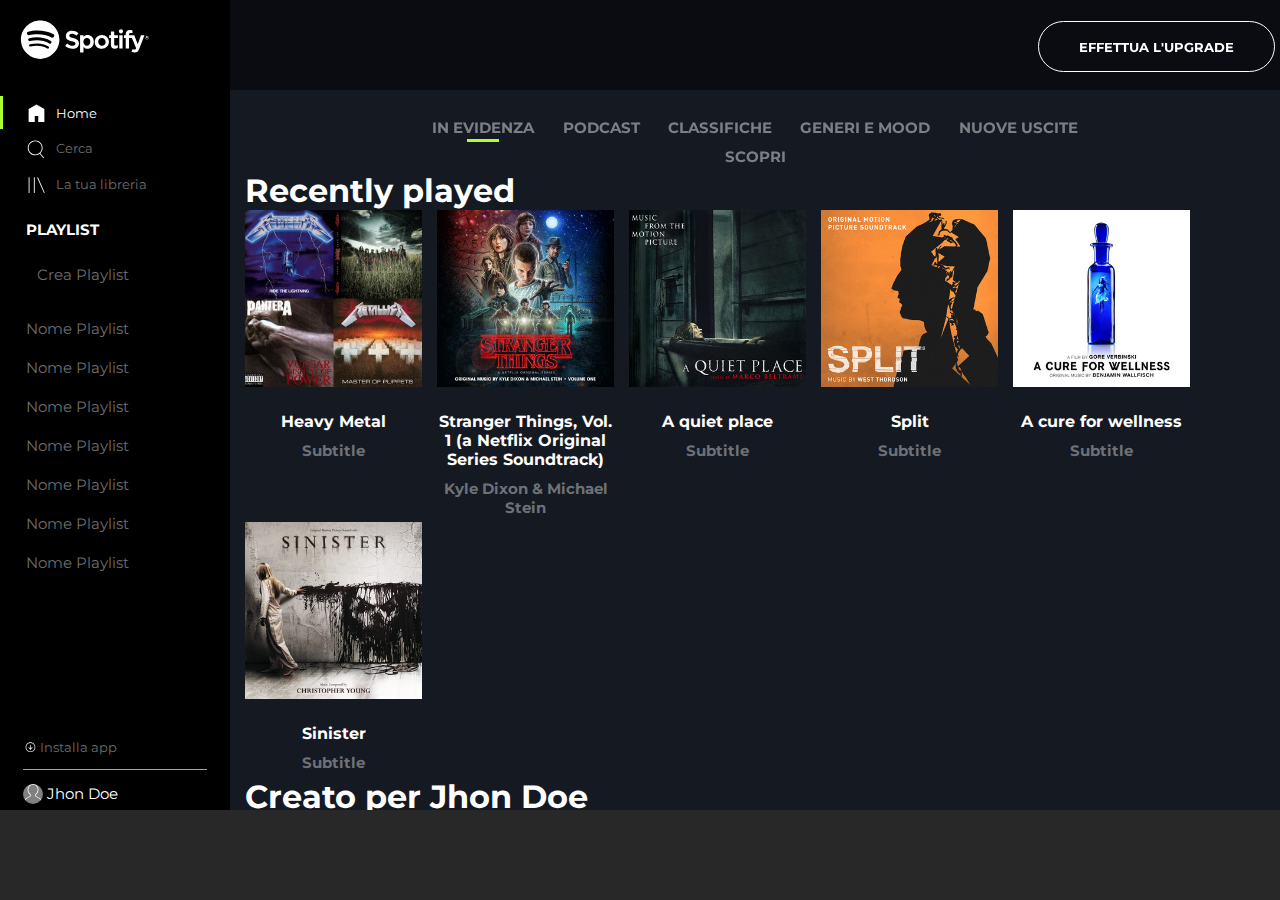
==== index.html @ 076d9843 "started content" ====
<!DOCTYPE html>
<html lang="en">
<head>
  <meta charset="UTF-8">
  <meta http-equiv="X-UA-Compatible" content="IE=edge">
  <meta name="viewport" content="width=device-width, initial-scale=1.0">
  <link rel="stylesheet" href="css/style.css">
  <link rel="preconnect" href="https://fonts.googleapis.com">
  <link rel="preconnect" href="https://fonts.gstatic.com" crossorigin>
  <link href="https://fonts.googleapis.com/css2?family=Montserrat:wght@200;300;400;500;600;700;800;900&display=swap" rel="stylesheet"> 
  <link rel="stylesheet" href="https://cdnjs.cloudflare.com/ajax/libs/font-awesome/5.1.1/css/all.min.css" integrity="sha512-ioRJH7yXnyX+7fXTQEKPULWkMn3CqMcapK0NNtCN8q//sW7ZeVFcbMJ9RvX99TwDg6P8rAH2IqUSt2TLab4Xmw==" crossorigin="anonymous" referrerpolicy="no-referrer" />
  <title>Spotify Web</title>
</head>
<body>

  <div class="wrapper">

    <!-- HEADER -->
    <header>

      <div class="logo">
        <img src="img/logo.svg" alt="Spotify">
      </div>

      <section class="button-box">
        <div class="btn header"><a href="#"><span>Effettua l'Upgrade</span></a></div>
      </section>
      
    </header>
    <!-- /HEADER -->

    <!-- MAIN -->
    <main class="clearfix">

      <aside>
        <section class="aside-start">
          <!-- nav -->
          <nav>
            <ul>

              <li><a href="#" class="active"><img src="img/home.svg" alt="Home"><span>Home</span></a></li>

              <li><a href="#"><img src="img/search.svg" alt="Cerca"><span>Cerca</span></a></li>

              <li><a href="#"><img src="img/libreria.svg" alt="Libreria"><span>La tua libreria</span></a></li>

            </ul>
          </nav>
          <!-- /nav -->

          <!-- playlist -->
          <div class="playlist">
            <div class="playlist-top">
              <h4>Playlist</h4>
              <a href="#">
                <i class="fas fa-plus-square"></i>
                <span>Crea Playlist</span>
              </a>
            </div>

            <div class="playlist-list">
              <ul>
                <li><a href="#"><span>Nome Playlist</span></a></li>
                <li><a href="#"><span>Nome Playlist</span></a></li>
                <li><a href="#"><span>Nome Playlist</span></a></li>
                <li><a href="#"><span>Nome Playlist</span></a></li>
                <li><a href="#"><span>Nome Playlist</span></a></li>
                <li><a href="#"><span>Nome Playlist</span></a></li>
                <li><a href="#"><span>Nome Playlist</span></a></li>
              </ul>
            </div>
          </div>
          <!-- /playlist -->
        </section>

        <!-- aside-foot -->
        <section class="aside-foot">
          <div class="install">
            <a href="#">
              <img src="img/download.svg" alt="Install">
              <span>Installa app</span>
            </a>
          </div>

          <div class="line"></div>

          <div class="user">
            <a href="#">
              <img src="img/profile.svg" alt="Install">
              <span>Jhon Doe</span>
            </a>
          </div>


        </section>
        <!-- /aside foot -->

      </aside>

      <section class="library">

        <!-- lib-menu -->
        <div class="lib-menu">
          <ul>
            
            <li>
              <a href="#"><span>in evidenza</span><div class="underscore active"></div></a>
            </li>
            <li>
              <a href="#"><span>podcast</span><div class="underscore"></div></a>
            </li>
            <li>
              <a href="#"><span>classifiche</span><div class="underscore"></div></a>
            </li>
            <li>
              <a href="#"><span>generi e mood</span><div class="underscore"></div></a>
            </li>
            <li>
              <a href="#"><span>nuove uscite</span><div class="underscore"></div></a>
            </li>
            <li>
              <a href="#"><span>scopri</span><div class="underscore"></div></a>
            </li>

          </ul>
        </div>
        <!-- /lib-menu -->

        <!-- content -->
        <div class="content">

          <!-- recently played -->
          <div class="recently">
            <h1>Recently played</h1>
            <div class="row-sq">

              <div class="sq">
                <div class="cover">
                  <div class="play"><i class="far fa-play-circle"></i></div>
                  <img src="img/metal_lifting.jpg" alt="Heavy Metal">
                </div>

                <h4 class="title-sq">Heavy Metal</h4>
                <p class="subtitle artist">Subtitle</p>
              </div>

              <div class="sq">
                <div class="cover">
                  <div class="play"><i class="far fa-play-circle"></i></div>
                  <img src="img/stranger.jpeg" alt="Stranger Things">
                </div>

                <h4 class="title-sq">Stranger Things, Vol. 1 (a Netflix Original Series Soundtrack)</h4>
                <p class="subtitle artist">Kyle Dixon & Michael Stein</p>
              </div>

              <div class="sq">
                <div class="cover">
                  <div class="play"><i class="far fa-play-circle"></i></div>
                  <img src="img/aquietplace.jpeg" alt="A quiet place">
                </div>

                <h4 class="title-sq">A quiet place</h4>
                <p class="subtitle artist">Subtitle</p>
              </div>

              <div class="sq">
                <div class="cover">
                  <div class="play"><i class="far fa-play-circle"></i></div>
                  <img src="img/split.jpeg" alt="Split">
                </div>

                <h4 class="title-sq">Split</h4>
                <p class="subtitle artist">Subtitle</p>
              </div>

              <div class="sq">
                <div class="cover">
                  <div class="play"><i class="far fa-play-circle"></i></div>
                  <img src="img/cure.jpeg" alt="A cure for wellness">
                </div>

                <h4 class="title-sq">A cure for wellness</h4>
                <p class="subtitle artist">Subtitle</p>
              </div>

              <div class="sq">
                <div class="cover">
                  <div class="play"><i class="far fa-play-circle"></i></div>
                  <img src="img/sinister.jpeg" alt="Sinister">
                </div>

                <h4 class="title-sq">Sinister</h4>
                <p class="subtitle artist">Subtitle</p>
              </div>

            </div>
          </div>
          <!-- /recently played -->

          <!-- created for you -->
          <div class="created">
            <h1>Creato per Jhon Doe</h1>
            <p class="subtitle">Più ascolti, più accurati saranno i suggerimenti</p>
            <div class="row-sq">

              <div class="sq">
                <div class="cover">
                  <div class="play"><i class="far fa-play-circle"></i></div>
                  <img src="img/radar.jpeg" alt="Release Radar">
                </div>

                <h4 class="title-sq">Release Radar</h4>
              </div>

              <div class="sq">
                <div class="cover">
                  <div class="play"><i class="far fa-play-circle"></i></div>
                  <img src="img/mixdaily.jpeg" alt="Daily Mix 1">
                </div>

                <h4 class="title-sq">Daily Mix 1</h4>
              </div>

              <div class="sq">
                <div class="cover">
                  <div class="play"><i class="far fa-play-circle"></i></div>
                  <img src="img/mixdaily.jpeg" alt="Daily Mix 1">
                </div>

                <h4 class="title-sq">Daily Mix 1</h4>
              </div>

            </div>
          </div>
          <!-- /created for you -->

        </div>
        <!-- /content -->
        
        
      </section>

    </main>
    <!-- /MAIN -->

    <!-- FOOTER -->
    <footer>

    </footer>
    <!-- /FOOTER -->

  </div>
  
</body>
</html>
---- css/style.css ----
*{
  margin: 0;
  padding: 0;
  box-sizing: border-box;
}

body{
  font-family: 'Montserrat', sans-serif;
}

.clearfix::after{
  content: "";
  display: table;
  clear: both;
}


.wrapper{
  height: 100vh;
  width: 100%;
}

/* BUTTON */

.btn a{
  border: 1px solid white;
  border-radius: 50px;
  padding: 15px 40px;
  text-decoration: none;
}

.btn a span{
  font-size: 13px;
  font-weight: bolder;
  color: white;
  text-transform: uppercase;
}

/* HEADER */

header{
  position: fixed;
  height: 90px;
  width: 100%;
  display: flex;
  justify-content: space-between;
  padding: 20px 5px 0 20px;
  background-color: rgba(0, 0, 0, .5);
}

header .logo{
  width: 130px;
}

.button-box{
  margin-top: 17px;
}

/* MAIN */

main{
  height: calc(100% - 90px);
}

aside{
  float: left;
  background-color: black;
  width: 230px;
  height: 100%;
  padding-top: 96px;
  min-height: 543px;
  overflow: hidden;
}

aside a{
  text-decoration: none;
}

aside a span{
  color: #6d6d6d;
}

aside a:hover > i, aside a:hover > span{
  color: white;
}

aside .aside-start{
  height: calc(100% - 73px);
  overflow: hidden;
}


aside nav a span{
  font-size: 13px;
}

aside nav ul li{
  padding: 7px 0;
}

aside nav ul li:last-of-type{
  padding: 7px 0 25px 0;
}

aside nav ul li a{
  padding: 7px 23px;
  border-left: 3px solid transparent;
}

aside nav ul li .active{
  padding: 7px 23px;
  border-left: 3px solid #adff2f;
}

aside nav ul li .active span{
  color: white;
}


aside nav a img{
  width: 21px;
  vertical-align: middle;
  margin-right: 9px;
}

/* playlist */

.playlist{
  margin-left: 26px;
  font-size: 15px;
}
.playlist-top h4{
  color: white;
  text-transform: uppercase;
  margin-bottom: 15px;
}

.playlist-top i{
  color: #a3a3a3;
  font-size: 37px;
  vertical-align: middle;
  margin-right: 11px;
}

.playlist-list{
  max-height: 38vh;
  overflow: auto;
}

.playlist-list ul{
  list-style: none;
}

.playlist-list ul li{
  padding-top: 20px;
}

/* aside foot */

.aside-foot{
  background-color: black;
  height: 73px;
  width: 100%;
  padding: 0 23px;
}

.aside-foot .install span{
  font-size: 13px;
}

.aside-foot .install img{
  width: 13px;
  vertical-align: middle;
}

.line{
  height: 1px;
  width: 100%;
  background-color: #a3a3a3;
  margin: 13px 0;
}

.aside-foot .user span{
  font-size: 15px;
  color: white;
  vertical-align: middle;
}

.aside-foot .user img{
  width: 20px;
  height: 20px;
  background-color: #808080;
  border-radius: 50%;
  vertical-align: middle;
}



/* libary */

.library{
  float: left;
  width: calc(100% - 230px);
  height: 100%;
  background-color: #141922;
  min-height: 543px;
  overflow: auto;
  color: white;
  padding-top: 113px;
}

.library .lib-menu{
  width: 65%;
  margin: 0 auto;
}

.lib-menu ul{
  display: flex;
  justify-content: space-evenly;
  align-content: center;
  flex-wrap: wrap;
  list-style: none;
}

.lib-menu ul li{
  position: relative;
  font-size: 15px;
  font-weight: bolder;
  text-transform: uppercase;
  margin: 5px 10px;
}

.lib-menu ul li a{
  color: #7d7f84;
  text-decoration: none;
}

.lib-menu ul li a:hover{
  color: white;
}

.lib-menu ul li .underscore{
  position: absolute;
  top: 110%;
  bottom:0;
  left: 50%;
  transform: translate(-50%, 0);
  width: 32px;
  border-bottom: 3px solid transparent;
}

.lib-menu ul li .underscore.active{
  border-bottom: 3px solid #adff2f;
}



/* content */
.content{
  margin: 0 15px;
}

.subtitle{
  font-size: 15px;
  font-weight: bold;
  color: #6e7176;
}
.row-sq{
  display: flex;
  justify-content: flex-start;
  flex-wrap: wrap;
}

.sq{
  width: 177px;
  margin-right: 15px;
}



.sq img{
  height: 177px;
  width: 177px;
  margin-bottom: 20px;
}

.sq:hover{
  cursor: pointer;
}

.cover:hover > .play{
  visibility: visible;
}

.cover{
  width: 177px;
  height: 177px;
  position: relative;
  margin-bottom: 20px;
}

.play{
  display: flex;
  justify-content: center;
  align-items: center;
  position: absolute;
  top: 0;
  left: 0;
  height: 100%;
  width: 100%;
  background-color: rgba(0, 0, 0, .5);
  visibility: hidden;
  font-size: 50px;
}

.title-sq, .artist{
  text-align: center;
  padding: 5px 0;
}
/* FOOTER */

footer{
  background-color: #282828;
  height: 90px;
  width: 100%;
}
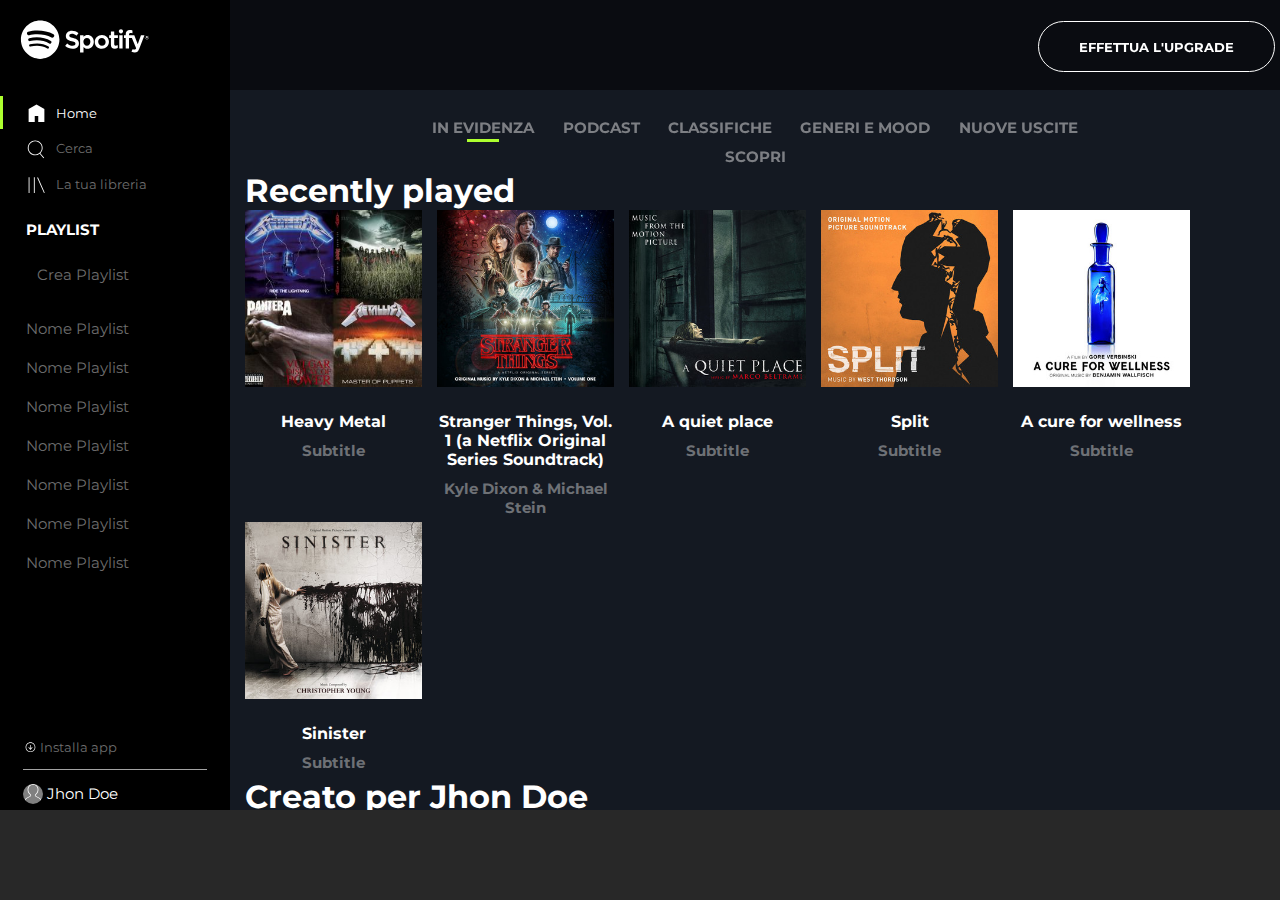
==== commit b594c1db: "fix artist" ====
--- a/index.html
+++ b/index.html
@@ -235,6 +235,34 @@
           </div>
           <!-- /created for you -->
 
+          <!-- popular artist -->
+          <div class="created">
+            <h1>Artisti più popolari</h1>
+            <p class="subtitle">Più ascolti, più accurati saranno i suggerimenti</p>
+            <div class="row-sq">
+
+              <div class="sq">
+                <div class="cover artist">
+                  <div class="play"><i class="far fa-play-circle"></i></div>
+                  <img src="img/youg.jpeg" alt="Lana Del Rey">
+                </div>
+
+                <h4 class="title-sq">Lana Del Rey</h4>
+              </div>
+
+              <div class="sq">
+                <div class="cover artist">
+                  <div class="play"><i class="far fa-play-circle"></i></div>
+                  <img src="img/einaudi.jpeg" alt="Einaudi">
+                </div>
+
+                <h4 class="title-sq">Einaudi</h4>
+              </div>
+
+            </div>
+          </div>
+          <!-- /popular artist -->
+
         </div>
         <!-- /content -->
         
--- a/css/style.css
+++ b/css/style.css
@@ -299,6 +299,19 @@
   margin-bottom: 20px;
 }
 
+.cover.artist{
+  position: relative;
+}
+
+.cover.artist img{
+  border-radius: 50%;
+}
+
+.cover.artist .play{
+  border-radius: 50%;
+  top: 5px;
+}
+
 .play{
   display: flex;
   justify-content: center;
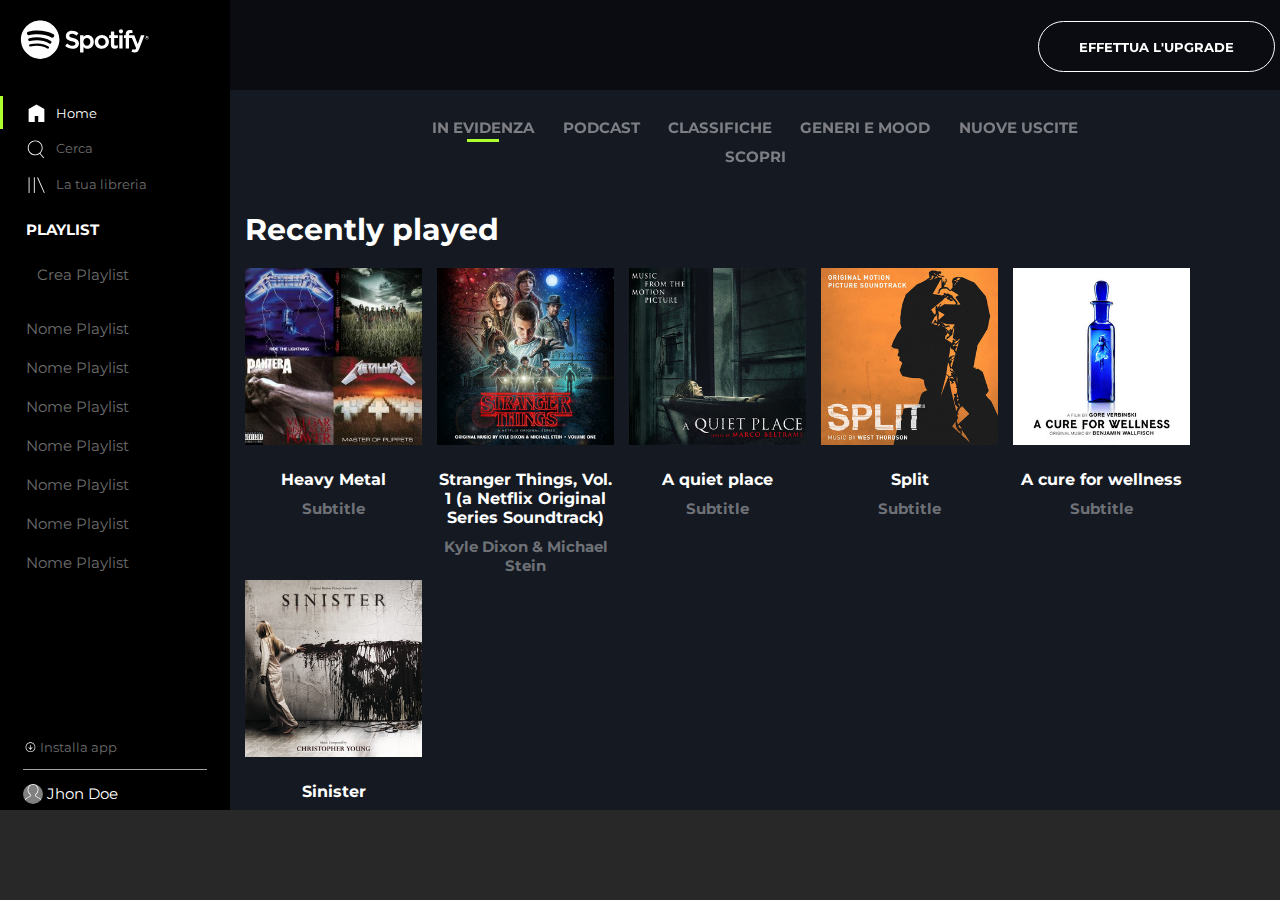
==== commit 8391e1f1: "fix main" ====
--- a/index.html
+++ b/index.html
@@ -131,7 +131,7 @@
 
           <!-- recently played -->
           <div class="recently">
-            <h1>Recently played</h1>
+            <p class="title">Recently played</p>
             <div class="row-sq">
 
               <div class="sq">
@@ -200,7 +200,7 @@
 
           <!-- created for you -->
           <div class="created">
-            <h1>Creato per Jhon Doe</h1>
+            <p class="title">Creato per Jhon Doe</p>
             <p class="subtitle">Più ascolti, più accurati saranno i suggerimenti</p>
             <div class="row-sq">
 
@@ -237,7 +237,7 @@
 
           <!-- popular artist -->
           <div class="created">
-            <h1>Artisti più popolari</h1>
+            <p class="title">Artisti più popolari</p>
             <p class="subtitle">Più ascolti, più accurati saranno i suggerimenti</p>
             <div class="row-sq">
 
--- a/css/style.css
+++ b/css/style.css
@@ -257,7 +257,13 @@
 
 /* content */
 .content{
-  margin: 0 15px;
+  margin: 40px 15px;
+}
+
+.content .title{
+  font-size: 30px;
+  font-weight: bolder;
+  margin-bottom: 10px;
 }
 
 .subtitle{
@@ -269,6 +275,7 @@
   display: flex;
   justify-content: flex-start;
   flex-wrap: wrap;
+  margin: 20px 0;
 }
 
 .sq{
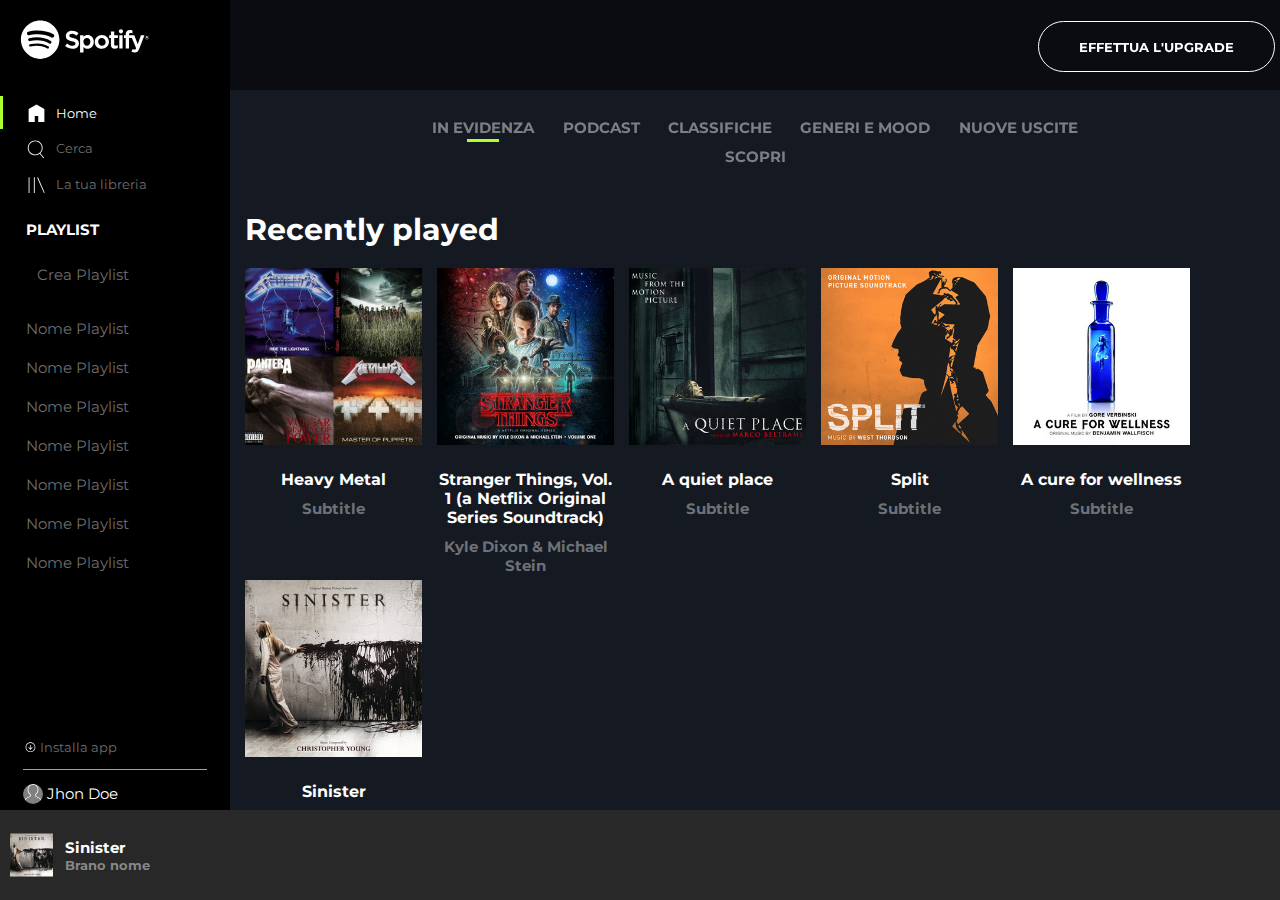
==== commit 1548a520: "footer started" ====
--- a/index.html
+++ b/index.html
@@ -274,6 +274,27 @@
 
     <!-- FOOTER -->
     <footer>
+      <section class="left-foot">
+        <div class="cover-play">
+          <img src="img/sinister.jpeg" alt="Sinister">
+        </div>
+        <div class="info-play">
+          <p class="title-play">Sinister</p>
+          <p class="artist-play">Brano nome</p>
+        </div>
+        <div class="icon-play">
+          <i class="far fa-heart"></i>
+          <i class="far fa-folder"></i>
+        </div>
+      </section>
+
+      <section class="middle-foot">
+        
+      </section>
+
+      <section class="right-foot">
+        
+      </section>
 
     </footer>
     <!-- /FOOTER -->
--- a/css/style.css
+++ b/css/style.css
@@ -337,10 +337,65 @@
   text-align: center;
   padding: 5px 0;
 }
+
 /* FOOTER */
 
 footer{
+  display: flex;
+  justify-content: space-between;
+  align-items: center;
   background-color: #282828;
   height: 90px;
   width: 100%;
-}+  padding: 0 10px;
+}
+
+.left-foot{
+  position: relative;
+  width: 210px;
+}
+
+.cover-play img{
+  width: 43px;
+  height: 43px;
+  vertical-align: middle;
+}
+
+.cover-play{
+  position: absolute;
+  top: 50%;
+  left: 0;
+  transform: translate(0, -50%);
+  margin-right: 13px;
+}
+
+.info-play{
+  position: absolute;
+  top: 50%;
+  left: 55px;
+  transform: translate(0, -50%);
+  font-weight: bolder;
+  vertical-align: middle;
+}
+
+.info-play .title-play{
+  font-size: 15px;
+  color: white;
+}
+.artist-play, .icon-play{
+  color: #878787;
+}
+
+.info-play .artist-play{
+  font-size: 13px;
+}
+
+.icon-play{
+  position: absolute;
+  top: 50%;
+  right: 0;
+  transform: translate(0, -50%);
+  font-size: 15px;
+  vertical-align: middle;
+}
+
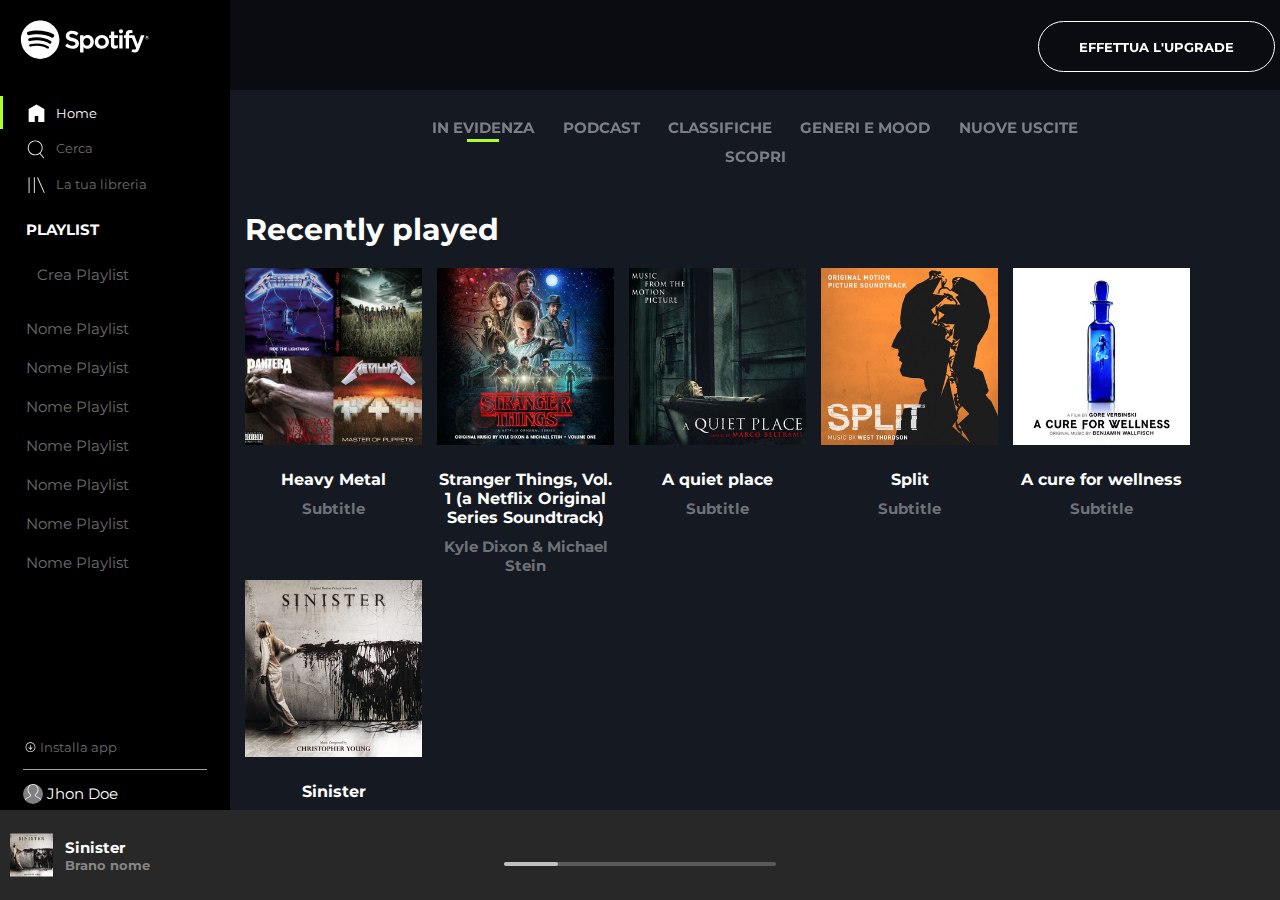
==== commit beda53cb: "player started" ====
--- a/index.html
+++ b/index.html
@@ -289,7 +289,22 @@
       </section>
 
       <section class="middle-foot">
-        
+        <div class="player">
+          <i class="fas fa-random"></i>
+          <i class="fas fa-step-backward"></i>
+          <i class="far fa-play-circle"></i>
+          <i class="fas fa-step-forward"></i>
+          <i class="fas fa-redo-alt"></i>
+        </div>
+
+        <div class="progress-bar">
+          <div class="bar">
+            <div class="progress"></div>
+            <div class="circle"></div>
+          </div>
+          <div class="time"></div>
+          <div class="duration"></div>
+        </div>
       </section>
 
       <section class="right-foot">
--- a/css/style.css
+++ b/css/style.css
@@ -350,6 +350,8 @@
   padding: 0 10px;
 }
 
+/* left foot */
+
 .left-foot{
   position: relative;
   width: 210px;
@@ -399,3 +401,77 @@
   vertical-align: middle;
 }
 
+/* middle foot */
+
+.middle-foot{
+  display: flex;
+  flex-direction: column;
+  justify-content: center;
+  align-items: center;
+  width: 60%;
+}
+
+.player{
+  display: flex;
+  justify-content: space-between;
+  align-items: center;
+  width: 190px;
+  color: white;
+}
+
+.player .fa-play-circle{
+  font-size: 25px;
+}
+
+.progress-bar{
+  width: 60%;
+  margin-top: 17px;
+}
+
+.bar{
+  position: relative;
+  width: 60%;
+  height: 4px;
+  background-color: #5a5a5a;
+  border-radius: 50px;
+  margin: 0 auto;
+  cursor: pointer;
+}
+
+.circle{
+  position: absolute;
+  top: 50%;
+  left: 20%;
+  transform: translate(0, -50%);
+  width: 5px;
+  height: 5px;
+  border-radius: 50%;
+  background-color: white;
+  visibility: hidden;
+}
+
+.progress{
+  position:absolute;
+  top: 0;
+  left: 0;
+  width: 20%;
+  height: 100%;
+  background-color: #c1c1c1;
+  border-radius: 50px;
+  margin: 0 auto;
+}
+
+.bar:hover > .progress{
+  background-color: #adff2f;
+}
+
+.bar:hover > .circle{
+  visibility: visible;
+}
+
+
+/* right foot */
+.right-foot{
+  width: 210px;
+}
+
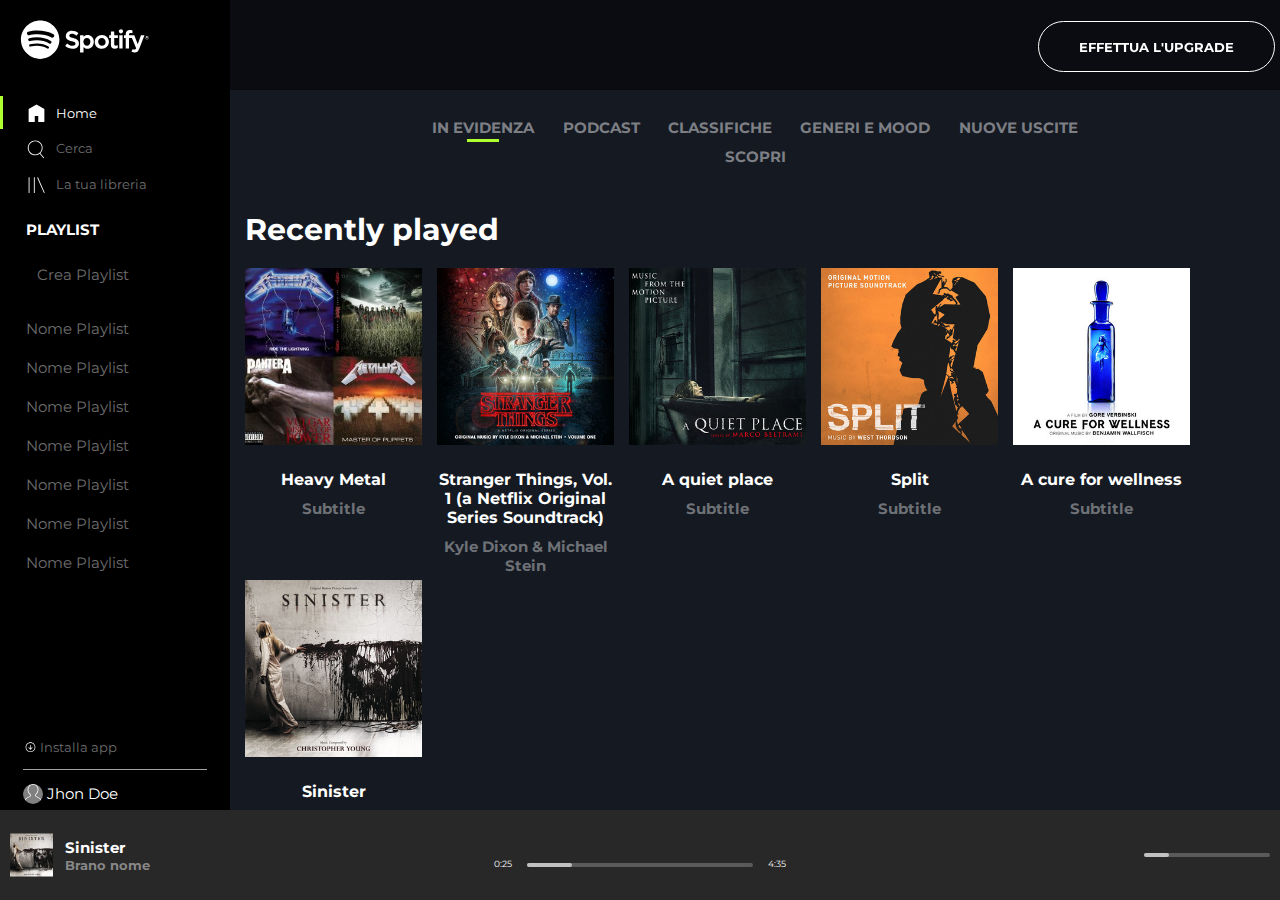
==== commit a1c86291: "fix footer" ====
--- a/index.html
+++ b/index.html
@@ -298,17 +298,31 @@
         </div>
 
         <div class="progress-bar">
+
+          <div class="time">
+            <span>0:25</span>
+          </div>
+
           <div class="bar">
             <div class="progress"></div>
             <div class="circle"></div>
           </div>
-          <div class="time"></div>
-          <div class="duration"></div>
+
+          <div class="duration">
+            <span>4:35</span>
+          </div>
+
         </div>
       </section>
 
       <section class="right-foot">
-        
+        <i class="fas fa-list"></i>
+        <i class="fas fa-desktop"></i>
+        <i class="fas fa-volume-up"></i>
+        <div class="bar">
+          <div class="progress"></div>
+          <div class="circle"></div>
+        </div>
       </section>
 
     </footer>
--- a/css/style.css
+++ b/css/style.css
@@ -46,6 +46,7 @@
   justify-content: space-between;
   padding: 20px 5px 0 20px;
   background-color: rgba(0, 0, 0, .5);
+  z-index: 900;
 }
 
 header .logo{
@@ -408,7 +409,7 @@
   flex-direction: column;
   justify-content: center;
   align-items: center;
-  width: 60%;
+  width: 50%;
 }
 
 .player{
@@ -424,6 +425,9 @@
 }
 
 .progress-bar{
+  display: flex;
+  justify-content: center;
+  align-items: baseline;
   width: 60%;
   margin-top: 17px;
 }
@@ -434,7 +438,7 @@
   height: 4px;
   background-color: #5a5a5a;
   border-radius: 50px;
-  margin: 0 auto;
+  margin: 0 15px;
   cursor: pointer;
 }
 
@@ -443,8 +447,8 @@
   top: 50%;
   left: 20%;
   transform: translate(0, -50%);
-  width: 5px;
-  height: 5px;
+  width: 8px;
+  height: 8px;
   border-radius: 50%;
   background-color: white;
   visibility: hidden;
@@ -469,9 +473,34 @@
   visibility: visible;
 }
 
+.time, .duration{
+  color: white;
+  font-size: 9px;
+}
+
+.time{
+}
+
+.duration{
+}
+
 
 /* right foot */
 .right-foot{
+  display: flex;
+  justify-content: flex-end;
+  align-items: center;
   width: 210px;
 }
 
+.right-foot i{
+  font-size: 15px;
+  padding-right: 15px;
+  color: white;
+}
+
+.right-foot .bar{
+  margin: 0;
+}
+
+
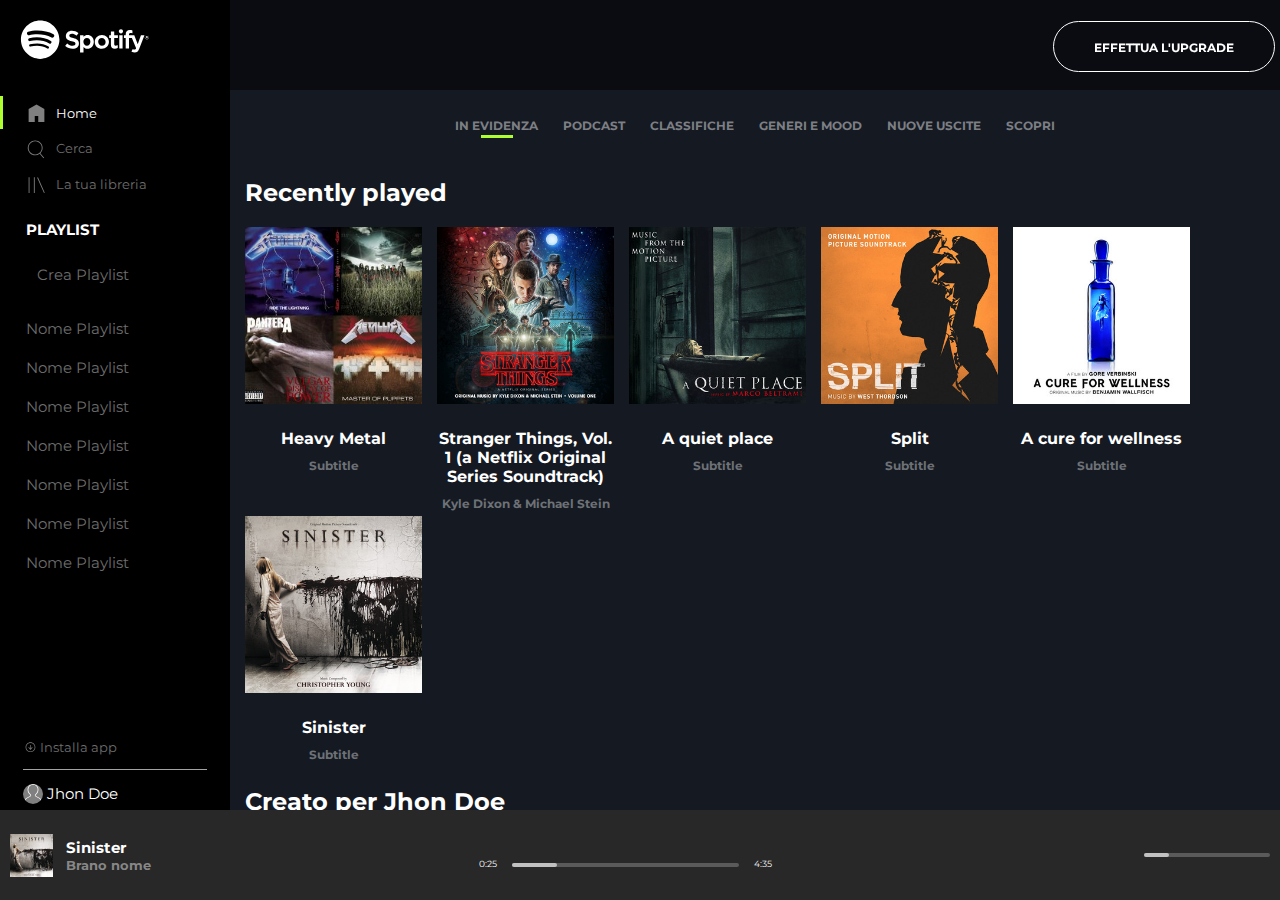
==== commit 139de93a: "fix responsive aside" ====
--- a/index.html
+++ b/index.html
@@ -19,7 +19,8 @@
     <header>
 
       <div class="logo">
-        <img src="img/logo.svg" alt="Spotify">
+        <img id="logo-desk" src="img/logo.svg" alt="Spotify">
+        <img id="logo-mobile" src="img/logo-small.svg" alt="Spotify">
       </div>
 
       <section class="button-box">
--- a/css/style.css
+++ b/css/style.css
@@ -30,7 +30,7 @@
 }
 
 .btn a span{
-  font-size: 13px;
+  font-size: 12px;
   font-weight: bolder;
   color: white;
   text-transform: uppercase;
@@ -49,8 +49,17 @@
   z-index: 900;
 }
 
-header .logo{
+header .logo #logo-desk{
   width: 130px;
+}
+
+header .logo #logo-mobile{
+  width: 30px;
+  visibility: hidden;
+}
+
+header .btn:hover{
+  transform: scale(1.1);
 }
 
 .button-box{
@@ -117,11 +126,19 @@
   color: white;
 }
 
-
 aside nav a img{
   width: 21px;
   vertical-align: middle;
   margin-right: 9px;
+  filter: brightness(50%);
+}
+
+.install img{
+  filter: brightness(50%);
+}
+
+aside a:hover > img{
+  filter: brightness(100%);
 }
 
 /* playlist */
@@ -217,7 +234,7 @@
 
 .lib-menu ul{
   display: flex;
-  justify-content: space-evenly;
+  justify-content: center;
   align-content: center;
   flex-wrap: wrap;
   list-style: none;
@@ -225,10 +242,14 @@
 
 .lib-menu ul li{
   position: relative;
-  font-size: 15px;
+  font-size: 12px;
   font-weight: bolder;
   text-transform: uppercase;
-  margin: 5px 10px;
+  margin: 5px 25px 5px 0;
+}
+
+.lib-menu ul li:last-of-type{
+  margin: 5px 0;
 }
 
 .lib-menu ul li a{
@@ -262,13 +283,13 @@
 }
 
 .content .title{
-  font-size: 30px;
+  font-size: 24px;
   font-weight: bolder;
   margin-bottom: 10px;
 }
 
 .subtitle{
-  font-size: 15px;
+  font-size: 12px;
   font-weight: bold;
   color: #6e7176;
 }
@@ -354,8 +375,9 @@
 /* left foot */
 
 .left-foot{
-  position: relative;
-  width: 210px;
+  display: flex;
+  justify-content: flex-start;
+  align-items: center;
 }
 
 .cover-play img{
@@ -365,20 +387,13 @@
 }
 
 .cover-play{
-  position: absolute;
-  top: 50%;
-  left: 0;
-  transform: translate(0, -50%);
   margin-right: 13px;
 }
 
 .info-play{
-  position: absolute;
-  top: 50%;
-  left: 55px;
-  transform: translate(0, -50%);
   font-weight: bolder;
   vertical-align: middle;
+  margin-right: 40px;
 }
 
 .info-play .title-play{
@@ -391,15 +406,22 @@
 
 .info-play .artist-play{
   font-size: 13px;
+  cursor: pointer;
+}
+
+.info-play .artist-play:hover{
+  color: white;
+  text-decoration: underline;
 }
 
 .icon-play{
-  position: absolute;
-  top: 50%;
-  right: 0;
-  transform: translate(0, -50%);
   font-size: 15px;
   vertical-align: middle;
+  cursor: pointer;
+}
+
+.icon-play i:hover{
+  color: white;
 }
 
 /* middle foot */
@@ -418,10 +440,15 @@
   align-items: center;
   width: 190px;
   color: white;
+  cursor: pointer;
 }
 
 .player .fa-play-circle{
   font-size: 25px;
+}
+
+.player .fa-play-circle:hover{
+  transform: scale(1.1);
 }
 
 .progress-bar{
@@ -429,6 +456,7 @@
   justify-content: center;
   align-items: baseline;
   width: 60%;
+  min-width: 190px;
   margin-top: 17px;
 }
 
@@ -447,8 +475,8 @@
   top: 50%;
   left: 20%;
   transform: translate(0, -50%);
-  width: 8px;
-  height: 8px;
+  width: 10px;
+  height: 10px;
   border-radius: 50%;
   background-color: white;
   visibility: hidden;
@@ -478,12 +506,6 @@
   font-size: 9px;
 }
 
-.time{
-}
-
-.duration{
-}
-
 
 /* right foot */
 .right-foot{
@@ -497,6 +519,7 @@
   font-size: 15px;
   padding-right: 15px;
   color: white;
+  cursor: pointer;
 }
 
 .right-foot .bar{
@@ -504,3 +527,68 @@
 }
 
 
+/* RESPONSIVE */
+
+@media screen and (max-width: 576px){
+  /* mobile */
+  
+  header{
+    padding: 20px 0 0 10px;
+  }
+
+  header .logo #logo-desk{
+    display: none;
+  }
+  
+  header .logo #logo-mobile{
+    visibility: visible;
+  }
+
+  aside {
+    width: 50px;
+  }
+
+  aside nav a span{
+    display: none;
+  }
+
+  aside nav ul li .active, aside nav ul li a{
+    padding: 7px 11px;
+    border-left: 3px solid transparent;
+  }
+
+  .playlist, aside a span, .line{
+    display: none;
+  }
+
+  .aside-foot {
+    padding: 0 11px;
+  }
+
+  .install, .user{
+    text-align: center;
+  }
+
+  .install{
+    margin-bottom: 22px;
+  }
+
+  .cover-play img {
+    width: 30px;
+    height: 30px;
+  }
+
+  .info-play{
+    margin-right: 25px;
+  }
+
+  
+
+  .library {
+    width: calc(100% - 50px);
+  }
+
+  
+}
+
+
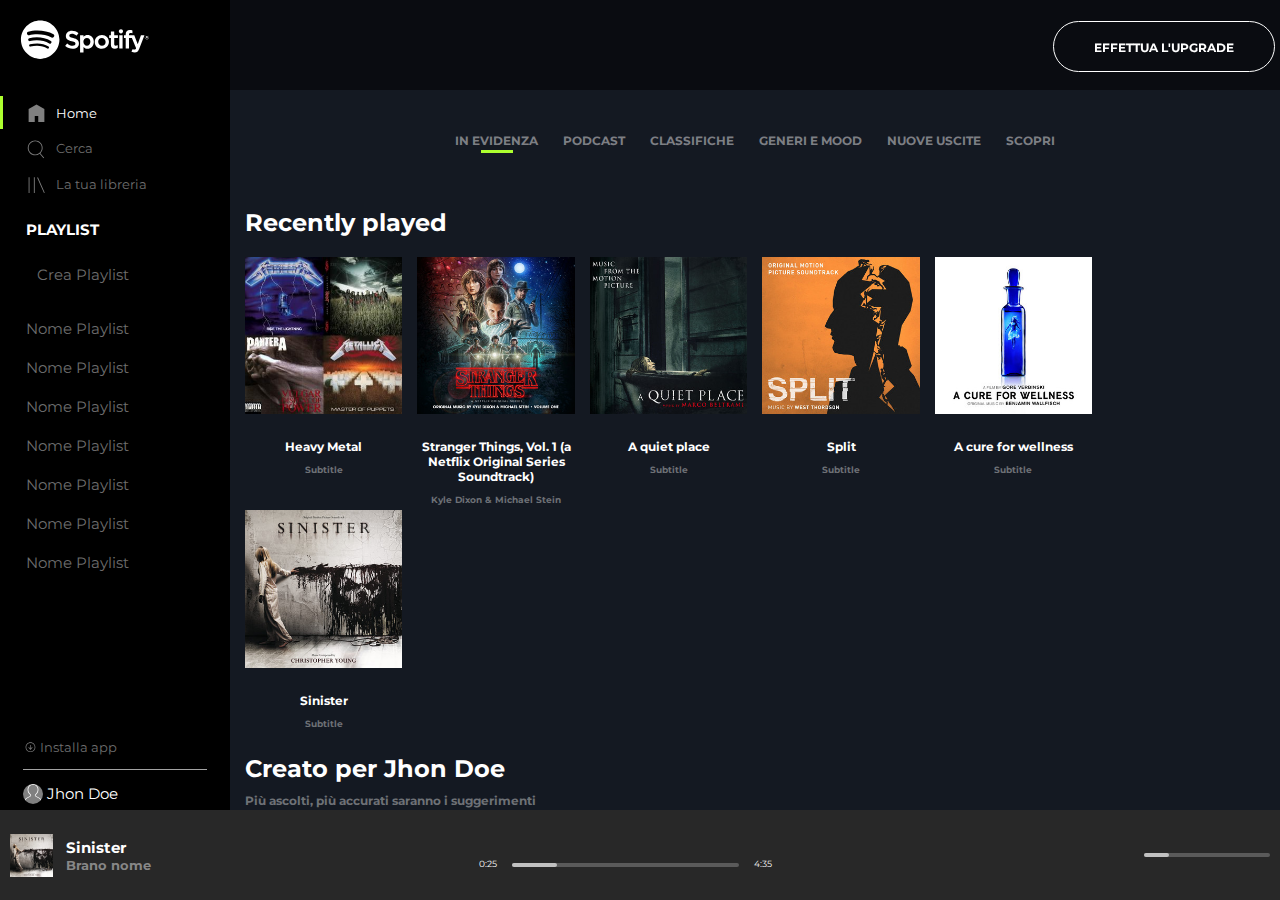
==== commit b6b1c9cd: "responsive started" ====
--- a/index.html
+++ b/index.html
@@ -141,7 +141,7 @@
                   <img src="img/metal_lifting.jpg" alt="Heavy Metal">
                 </div>
 
-                <h4 class="title-sq">Heavy Metal</h4>
+                <p class="title-sq">Heavy Metal</h4>
                 <p class="subtitle artist">Subtitle</p>
               </div>
 
@@ -151,7 +151,7 @@
                   <img src="img/stranger.jpeg" alt="Stranger Things">
                 </div>
 
-                <h4 class="title-sq">Stranger Things, Vol. 1 (a Netflix Original Series Soundtrack)</h4>
+                <p class="title-sq">Stranger Things, Vol. 1 (a Netflix Original Series Soundtrack)</h4>
                 <p class="subtitle artist">Kyle Dixon & Michael Stein</p>
               </div>
 
@@ -161,7 +161,7 @@
                   <img src="img/aquietplace.jpeg" alt="A quiet place">
                 </div>
 
-                <h4 class="title-sq">A quiet place</h4>
+                <p class="title-sq">A quiet place</h4>
                 <p class="subtitle artist">Subtitle</p>
               </div>
 
@@ -171,7 +171,7 @@
                   <img src="img/split.jpeg" alt="Split">
                 </div>
 
-                <h4 class="title-sq">Split</h4>
+                <p class="title-sq">Split</h4>
                 <p class="subtitle artist">Subtitle</p>
               </div>
 
@@ -181,7 +181,7 @@
                   <img src="img/cure.jpeg" alt="A cure for wellness">
                 </div>
 
-                <h4 class="title-sq">A cure for wellness</h4>
+                <p class="title-sq">A cure for wellness</h4>
                 <p class="subtitle artist">Subtitle</p>
               </div>
 
@@ -191,7 +191,7 @@
                   <img src="img/sinister.jpeg" alt="Sinister">
                 </div>
 
-                <h4 class="title-sq">Sinister</h4>
+                <p class="title-sq">Sinister</h4>
                 <p class="subtitle artist">Subtitle</p>
               </div>
 
@@ -211,7 +211,7 @@
                   <img src="img/radar.jpeg" alt="Release Radar">
                 </div>
 
-                <h4 class="title-sq">Release Radar</h4>
+                <p class="title-sq">Release Radar</h4>
               </div>
 
               <div class="sq">
@@ -220,7 +220,7 @@
                   <img src="img/mixdaily.jpeg" alt="Daily Mix 1">
                 </div>
 
-                <h4 class="title-sq">Daily Mix 1</h4>
+                <p class="title-sq">Daily Mix 1</h4>
               </div>
 
               <div class="sq">
@@ -229,7 +229,7 @@
                   <img src="img/mixdaily.jpeg" alt="Daily Mix 1">
                 </div>
 
-                <h4 class="title-sq">Daily Mix 1</h4>
+                <p class="title-sq">Daily Mix 1</h4>
               </div>
 
             </div>
@@ -248,7 +248,7 @@
                   <img src="img/youg.jpeg" alt="Lana Del Rey">
                 </div>
 
-                <h4 class="title-sq">Lana Del Rey</h4>
+                <p class="title-sq">Lana Del Rey</h4>
               </div>
 
               <div class="sq">
@@ -257,7 +257,7 @@
                   <img src="img/einaudi.jpeg" alt="Einaudi">
                 </div>
 
-                <h4 class="title-sq">Einaudi</h4>
+                <p class="title-sq">Einaudi</h4>
               </div>
 
             </div>
--- a/css/style.css
+++ b/css/style.css
@@ -228,7 +228,7 @@
 }
 
 .library .lib-menu{
-  width: 65%;
+  width: 90%;
   margin: 0 auto;
 }
 
@@ -246,6 +246,7 @@
   font-weight: bolder;
   text-transform: uppercase;
   margin: 5px 25px 5px 0;
+  line-height: 45px;
 }
 
 .lib-menu ul li:last-of-type{
@@ -263,8 +264,7 @@
 
 .lib-menu ul li .underscore{
   position: absolute;
-  top: 110%;
-  bottom:0;
+  top: 70%;
   left: 50%;
   transform: translate(-50%, 0);
   width: 32px;
@@ -301,15 +301,14 @@
 }
 
 .sq{
-  width: 177px;
+  width: 12.3vw;
   margin-right: 15px;
 }
 
 
 
 .sq img{
-  height: 177px;
-  width: 177px;
+  width: 12.3vw;
   margin-bottom: 20px;
 }
 
@@ -322,8 +321,8 @@
 }
 
 .cover{
-  width: 177px;
-  height: 177px;
+  height: 12.3vw;
+  width: 12.3vw;
   position: relative;
   margin-bottom: 20px;
 }
@@ -355,6 +354,16 @@
   font-size: 50px;
 }
 
+.title-sq{
+  font-size: 12px;
+  font-weight: bolder;
+}
+
+.artist{
+  font-size: 9px;
+  font-weight: bolder;
+}
+
 .title-sq, .artist{
   text-align: center;
   padding: 5px 0;
@@ -589,6 +598,4 @@
   }
 
   
-}
-
-
+}